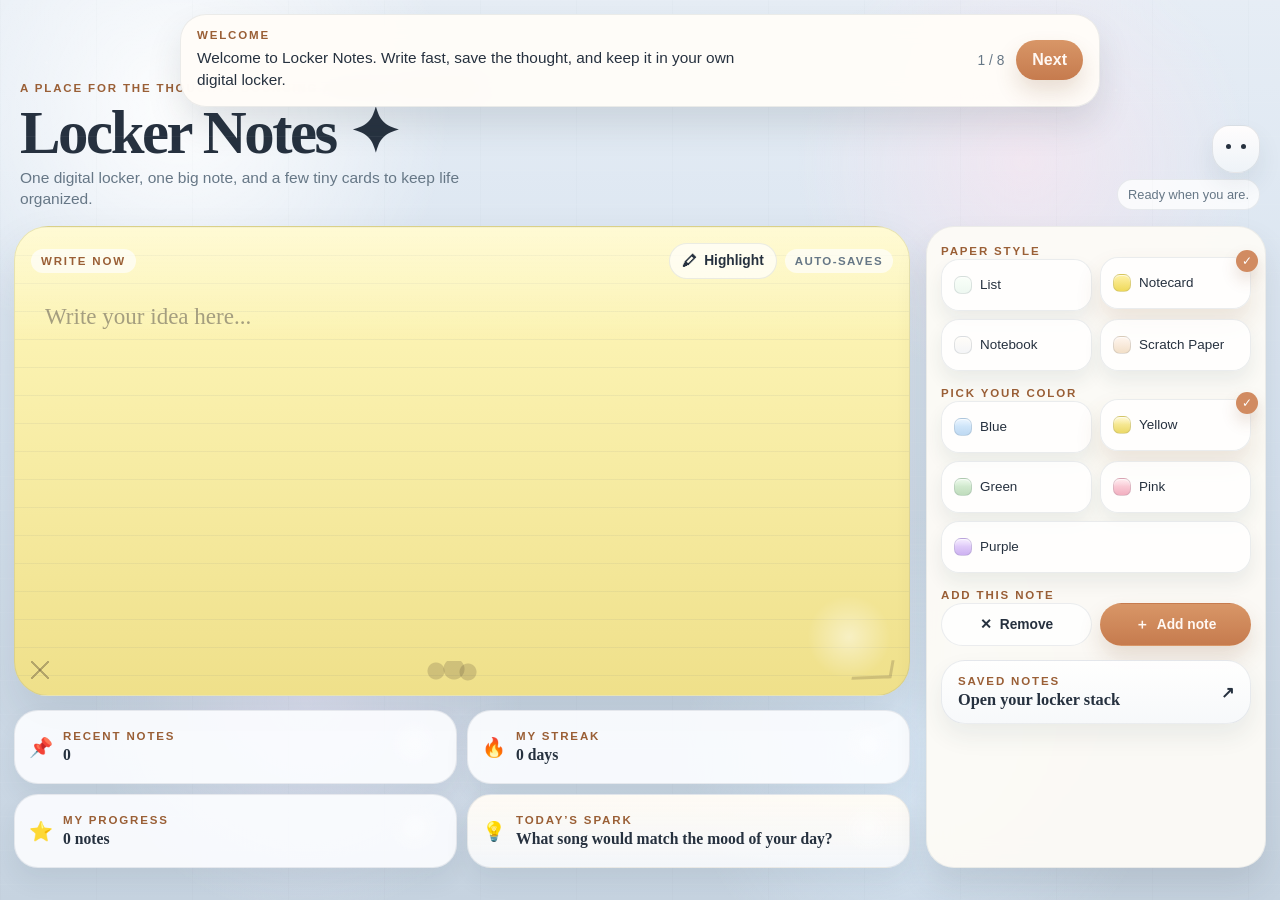
==== index.html @ dfe4d9a4 "Initial Locker Notes app" ====
<!DOCTYPE html>
<html lang="en">
<head>
  <meta charset="UTF-8" />
  <meta name="viewport" content="width=device-width, initial-scale=1.0" />
  <title>Locker Notes</title>
  <meta
    name="description"
    content="A fun student-friendly locker workspace for sticky notes, notebook pages, lists, scratch paper, and saved ideas."
  />
  <link rel="stylesheet" href="styles.css" />
</head>
<body>
  <div class="app-shell">
    <div class="guide-banner" id="guideBanner" role="status" aria-live="polite">
      <div class="guide-copy">
        <span class="guide-tag">Welcome</span>
        <p id="guideText">Locker Notes is a quick place to write, save, and keep your thoughts without reading a long intro.</p>
      </div>
      <div class="guide-actions">
        <span class="guide-step" id="guideStep">1 / 8</span>
        <button class="guide-next" id="guideNext" type="button">Next</button>
      </div>
    </div>

    <main class="studio">
      <header class="studio-header">
        <div class="brand-block">
          <p class="eyebrow">A place for the thoughts bouncing around your brain</p>
          <h1>Locker Notes ✦</h1>
          <p class="subtitle">One digital locker, one big note, and a few tiny cards to keep life organized.</p>
        </div>

        <div class="header-side">
          <div class="mascot" aria-hidden="true">
            <span class="mascot-face"></span>
            <span class="mascot-bubble">Ready when you are.</span>
          </div>
        </div>
      </header>

      <section class="workspace-column">
        <article class="editor-card paper-card" id="editorCard" data-color="butter" data-kind="notecard">
          <div class="paper-topline">
            <span class="paper-chip">Write now</span>
            <div class="paper-tools">
              <button class="tool-btn tool-btn-small inline-tool" id="highlightBtn" type="button"><span class="tool-icon">🖍</span>Highlight</button>
              <span class="paper-chip muted" id="autosaveLabel">Auto-saves</span>
            </div>
          </div>

          <div
            id="editor"
            class="editor"
            contenteditable="true"
            spellcheck="true"
            data-placeholder="Write your idea here..."
            aria-label="Writing space"
          ></div>

          <div class="corner-doodles" aria-hidden="true">
            <span class="doodle doodle-star"></span>
            <span class="doodle doodle-cloud"></span>
            <span class="doodle doodle-arrow"></span>
          </div>
        </article>
      </section>

      <section class="locker-glance" aria-label="Locker at a glance">
        <article class="glance-card">
          <span class="glance-icon">📌</span>
          <div>
            <p class="glance-label">Recent notes</p>
            <strong id="recentCount">0</strong>
          </div>
        </article>
        <article class="glance-card">
          <span class="glance-icon">🔥</span>
          <div>
            <p class="glance-label">My streak</p>
            <strong id="streakCount">0 days</strong>
          </div>
        </article>
        <article class="glance-card">
          <span class="glance-icon">⭐</span>
          <div>
            <p class="glance-label">My progress</p>
            <strong id="progressCount">0 notes</strong>
          </div>
        </article>
        <article class="glance-card spark-card">
          <span class="glance-icon">💡</span>
          <div>
            <p class="glance-label">Today’s spark</p>
            <strong id="sparkText">Write about something you could explain for 5 minutes.</strong>
          </div>
        </article>
      </section>

      <aside class="locker-side" aria-label="Locker cards" hidden aria-hidden="true">
        <article class="side-card side-note">
          <span class="side-kicker">My notes</span>
          <div class="side-line">
            <strong id="savedCounter">0 saved</strong>
            <span class="note-stamp">locker</span>
          </div>
          <p id="sideHint">Tap Add note to tuck a thought into your locker.</p>
        </article>

        <article class="side-card side-spark">
          <span class="side-kicker">Random idea</span>
          <p id="randomIdea">What song would match the mood of your day?</p>
        </article>

        <article class="side-card side-progress">
          <span class="side-kicker">My progress</span>
          <p id="progressDetail">0 notes created today.</p>
        </article>

        <article class="side-card side-buddy">
          <span class="side-kicker">Locker buddy</span>
          <p id="buddyText">Your notes are safe, even the messy ones.</p>
        </article>
      </aside>

      <footer class="tool-dock" aria-label="Customizing tools">
        <div class="tool-pack">
          <div class="tool-group">
            <span class="dock-label">Paper style</span>
            <div class="style-picker" id="stylePicker">
              <button class="style-choice selected" data-kind="list" type="button">
                <span class="style-thumb style-list"></span>
                <span>List</span>
              </button>
              <button class="style-choice" data-kind="notecard" type="button">
                <span class="style-thumb style-notecard"></span>
                <span>Notecard</span>
              </button>
              <button class="style-choice" data-kind="notebook" type="button">
                <span class="style-thumb style-notebook"></span>
                <span>Notebook</span>
              </button>
              <button class="style-choice" data-kind="scratch" type="button">
                <span class="style-thumb style-scratch"></span>
                <span>Scratch Paper</span>
              </button>
            </div>
          </div>

          <div class="tool-group">
            <span class="dock-label">Pick your color</span>
            <div class="palette" id="palette">
              <button class="paper-swatch selected" data-color="sky" type="button">
                <span class="swatch-sheet"></span>
                <span>Blue</span>
              </button>
              <button class="paper-swatch" data-color="butter" type="button">
                <span class="swatch-sheet"></span>
                <span>Yellow</span>
              </button>
              <button class="paper-swatch" data-color="mint" type="button">
                <span class="swatch-sheet"></span>
                <span>Green</span>
              </button>
              <button class="paper-swatch" data-color="blush" type="button">
                <span class="swatch-sheet"></span>
                <span>Pink</span>
              </button>
              <button class="paper-swatch" data-color="plum" type="button">
                <span class="swatch-sheet"></span>
                <span>Purple</span>
              </button>
            </div>
          </div>

          <div class="tool-group">
            <span class="dock-label">Add this note</span>
            <div class="action-group">
              <button class="tool-btn" id="removeBtn" type="button"><span class="tool-icon">✕</span>Remove</button>
              <button class="tool-btn primary" id="saveBtn" type="button"><span class="tool-icon">＋</span><span id="saveLabel">Add note</span></button>
            </div>
          </div>
        </div>
        <button class="saved-trigger saved-panel-card" id="savedNotesBtn" type="button" aria-label="View saved notes">
          <span class="saved-trigger-copy">
            <span class="drawer-kicker">Saved notes</span>
            <span class="saved-trigger-title">Open your locker stack</span>
          </span>
          <span class="btn-icon" aria-hidden="true">↗</span>
        </button>
      </footer>
    </main>

    <aside class="saved-drawer" id="savedDrawer" aria-hidden="true">
      <div class="drawer-head">
        <button class="back-btn" id="backBtn" type="button" aria-label="Back to writing">←</button>
        <div>
          <p class="drawer-kicker">Saved notes</p>
          <h2>Your locker stack</h2>
        </div>
      </div>
      <div class="saved-list" id="savedList"></div>
    </aside>
  </div>

  <template id="savedNoteTemplate">
    <article class="saved-note paper-card">
      <div class="paper-topline">
        <span class="paper-chip">Saved</span>
        <button class="mini-remove" type="button" aria-label="Remove saved note">×</button>
      </div>
      <h3 class="saved-title"></h3>
      <p class="saved-preview"></p>
      <div class="saved-meta">
        <button class="load-btn" type="button">Open</button>
        <span class="saved-date"></span>
      </div>
    </article>
  </template>

  <script src="script.js"></script>
</body>
</html>
---- styles.css ----
:root {
  --ink: #26313f;
  --muted: #667786;
  --accent: #d18b61;
  --accent-dark: #9a5f36;
  --shadow: 0 24px 48px rgba(42, 58, 71, 0.12);
  --soft-shadow: 0 12px 24px rgba(42, 58, 71, 0.08);
  --round-xl: 34px;
  --round-lg: 24px;
  --round-md: 18px;
}

* {
  box-sizing: border-box;
}

html,
body {
  height: 100%;
}

html {
  overflow: hidden;
}

body {
  margin: 0;
  color: var(--ink);
  font-family: "Trebuchet MS", "Avenir Next", "Arial", sans-serif;
  background:
    radial-gradient(circle at 14% 12%, rgba(255, 255, 255, 0.95), transparent 20%),
    radial-gradient(circle at 80% 18%, rgba(255, 229, 240, 0.55), transparent 18%),
    radial-gradient(circle at 72% 84%, rgba(224, 240, 255, 0.7), transparent 20%),
    radial-gradient(circle at 24% 78%, rgba(243, 237, 255, 0.5), transparent 18%),
    linear-gradient(180deg, #e6edf5 0%, #d6e2ef 50%, #c6d3e0 100%);
}

body::before {
  content: "";
  position: fixed;
  inset: 0;
  pointer-events: none;
  opacity: 0.52;
  background-image:
    linear-gradient(rgba(255, 255, 255, 0.09) 1px, transparent 1px),
    linear-gradient(90deg, rgba(98, 112, 126, 0.04) 1px, transparent 1px),
    radial-gradient(circle at 18% 24%, rgba(255, 255, 255, 0.35) 0 1px, transparent 2px),
    radial-gradient(circle at 72% 30%, rgba(255, 255, 255, 0.28) 0 1px, transparent 2px);
  background-size: 100% 34px, 96px 100%, 260px 260px, 300px 300px;
}

button,
input {
  font: inherit;
}

button {
  border: 0;
  cursor: pointer;
}

h1,
h2,
h3,
p {
  margin: 0;
}

.app-shell {
  height: 100vh;
  padding: 14px;
}

.guide-banner {
  position: fixed;
  z-index: 60;
  top: 14px;
  left: 50%;
  transform: translateX(-50%);
  width: min(920px, calc(100vw - 24px));
  display: flex;
  align-items: center;
  justify-content: space-between;
  gap: 16px;
  padding: 14px 16px;
  border-radius: 26px;
  background: rgba(255, 252, 248, 0.96);
  border: 1px solid rgba(93, 109, 122, 0.12);
  box-shadow: 0 18px 34px rgba(46, 59, 68, 0.13);
  backdrop-filter: blur(12px);
  animation: banner-in 500ms ease-out both;
}

@keyframes banner-in {
  from {
    opacity: 0;
    transform: translateX(-50%) translateY(-18px);
  }
  to {
    opacity: 1;
    transform: translateX(-50%) translateY(0);
  }
}

.guide-copy {
  display: grid;
  gap: 6px;
}

.guide-tag,
.dock-label,
.drawer-kicker,
.paper-chip,
.side-kicker,
.glance-label,
.eyebrow {
  font-size: 0.72rem;
  font-weight: 800;
  letter-spacing: 0.16em;
  text-transform: uppercase;
  color: var(--accent-dark);
}

.guide-banner p {
  font-size: 0.96rem;
  line-height: 1.45;
  color: var(--ink);
  max-width: 64ch;
}

.guide-actions {
  display: flex;
  align-items: center;
  gap: 12px;
}

.guide-step {
  font-size: 0.86rem;
  color: var(--muted);
  white-space: nowrap;
}

.guide-next,
.saved-trigger,
.tool-btn,
.load-btn,
.mini-remove,
.back-btn {
  border-radius: 999px;
  transition: transform 160ms ease, box-shadow 160ms ease, background-color 160ms ease, opacity 160ms ease, filter 160ms ease;
}

.guide-next,
.saved-trigger,
.tool-btn.primary {
  background: linear-gradient(180deg, #d89667, #c67b4e);
  color: #fff8f3;
  box-shadow: 0 12px 22px rgba(135, 82, 46, 0.18);
}

.guide-next {
  padding: 11px 16px;
  font-weight: 700;
}

.studio {
  height: 100%;
  display: grid;
  grid-template-columns: minmax(0, 1fr) minmax(306px, 340px);
  grid-template-rows: auto minmax(0, 1fr) auto;
  gap: 14px 16px;
  padding-top: 68px;
  padding-bottom: 18px;
}

.studio-header {
  grid-column: 1 / -1;
  display: flex;
  justify-content: space-between;
  align-items: end;
  gap: 16px;
  padding: 0 6px 2px;
}

.workspace-column {
  grid-column: 1;
  grid-row: 2;
  display: grid;
  grid-template-rows: minmax(0, 1fr);
  min-width: 0;
  min-height: 0;
}

.brand-block {
  max-width: 720px;
}

.eyebrow {
  margin-bottom: 10px;
}

h1 {
  font-family: Georgia, "Times New Roman", serif;
  font-size: clamp(2.2rem, 5vw, 3.8rem);
  line-height: 0.95;
  letter-spacing: -0.04em;
  margin-bottom: 6px;
}

.subtitle {
  max-width: 56ch;
  color: var(--muted);
  line-height: 1.35;
  font-size: 0.97rem;
}

.header-side {
  display: grid;
  gap: 12px;
  justify-items: end;
}

.mascot {
  display: inline-grid;
  gap: 6px;
  align-items: center;
  justify-items: end;
}

.mascot-face {
  position: relative;
  width: 48px;
  height: 48px;
  border-radius: 18px 18px 22px 22px;
  background: linear-gradient(180deg, #fffdfd, #eef3f8);
  border: 1px solid rgba(81, 96, 110, 0.14);
  box-shadow: var(--soft-shadow);
}

.mascot-face::before,
.mascot-face::after {
  content: "";
  position: absolute;
  top: 18px;
  width: 5px;
  height: 5px;
  border-radius: 50%;
  background: var(--ink);
}

.mascot-face::before {
  left: 13px;
}

.mascot-face::after {
  right: 13px;
}

.mascot-bubble {
  padding: 7px 10px;
  border-radius: 999px;
  background: rgba(255, 255, 255, 0.78);
  border: 1px solid rgba(92, 108, 123, 0.12);
  color: var(--muted);
  font-size: 0.8rem;
}

.saved-trigger {
  display: inline-flex;
  align-items: center;
  gap: 8px;
  padding: 13px 18px;
  font-weight: 700;
}

.btn-icon {
  font-size: 1rem;
}

.locker-glance {
  grid-column: 1;
  display: grid;
  grid-template-columns: repeat(2, minmax(0, 1fr));
  gap: 10px;
}

.glance-card,
.side-card {
  position: relative;
  overflow: hidden;
  border-radius: var(--round-lg);
  border: 1px solid rgba(92, 108, 123, 0.12);
  background: rgba(252, 253, 255, 0.9);
  box-shadow: var(--soft-shadow);
}

.glance-card {
  min-height: 74px;
  display: flex;
  align-items: center;
  gap: 10px;
  padding: 12px 14px;
}

.glance-card::after,
.side-card::after,
.paper-card::after {
  content: "";
  position: absolute;
  inset: auto 14px 12px auto;
  width: 54px;
  height: 54px;
  background: radial-gradient(circle, rgba(255, 255, 255, 0.46), transparent 64%);
  pointer-events: none;
}

.glance-icon {
  font-size: 1.2rem;
}

.glance-card strong {
  display: inline-block;
  margin-top: 4px;
  font-family: Georgia, "Times New Roman", serif;
  font-size: 0.98rem;
}

.spark-card {
  background: linear-gradient(180deg, rgba(255, 251, 244, 0.98), rgba(247, 249, 252, 0.92));
}

.paper-card {
  position: relative;
  overflow: hidden;
  border-radius: var(--round-xl);
  border: 1px solid rgba(92, 108, 123, 0.14);
  box-shadow: var(--shadow);
}

.paper-card::before {
  content: "";
  position: absolute;
  inset: 0;
  background:
    linear-gradient(180deg, rgba(255, 255, 255, 0.34), transparent 24%),
    linear-gradient(rgba(90, 111, 127, 0.08) 1px, transparent 1px);
  background-size: auto, 100% 28px;
  pointer-events: none;
}

.editor-card {
  min-height: 0;
  height: auto;
  display: grid;
  grid-template-rows: auto minmax(0, 1fr);
  gap: 12px;
  padding: 16px;
  transform: none;
}

.editor-card::after {
  width: 92px;
  height: 92px;
}

.editor-card[data-kind="notecard"] {
  background: linear-gradient(180deg, #fff8be, #efe08a);
}

.editor-card[data-kind="notebook"] {
  background: linear-gradient(180deg, rgba(255, 252, 247, 0.98), rgba(249, 250, 252, 0.95));
}

.editor-card[data-kind="list"] {
  background: linear-gradient(180deg, rgba(250, 255, 249, 0.98), rgba(240, 248, 243, 0.94));
}

.editor-card[data-kind="scratch"] {
  background: linear-gradient(180deg, #fff7f0 0%, #efe1cf 100%);
}

.editor-card[data-color="butter"] {
  --paper-ink: #2d2821;
  --paper-rule: rgba(96, 83, 43, 0.16);
}

.editor-card[data-color="blush"] {
  --paper-ink: #34252d;
  --paper-rule: rgba(147, 90, 110, 0.16);
}

.editor-card[data-color="sky"] {
  --paper-ink: #22323f;
  --paper-rule: rgba(65, 104, 143, 0.18);
}

.editor-card[data-color="mint"] {
  --paper-ink: #20352a;
  --paper-rule: rgba(72, 122, 91, 0.18);
}

.editor-card[data-color="plum"] {
  --paper-ink: #33213f;
  --paper-rule: rgba(117, 80, 147, 0.18);
}

.paper-topline,
.saved-meta,
.drawer-head {
  position: relative;
  z-index: 1;
}

.paper-topline {
  display: flex;
  justify-content: space-between;
  align-items: center;
  gap: 10px;
}

.paper-tools {
  display: inline-flex;
  align-items: center;
  gap: 8px;
  min-width: 0;
}

.paper-chip {
  display: inline-flex;
  align-items: center;
  padding: 6px 10px;
  border-radius: 999px;
  background: rgba(255, 255, 255, 0.68);
}

.paper-chip.muted {
  color: var(--muted);
  letter-spacing: 0.12em;
}

.style-picker,
.palette,
.action-group {
  display: grid;
  grid-template-columns: repeat(2, minmax(0, 1fr));
  gap: 8px;
}

.paper-swatch:nth-child(5) {
  grid-column: 1 / -1;
}

.style-choice,
.paper-swatch {
  position: relative;
  display: inline-flex;
  align-items: center;
  gap: 8px;
  min-height: 52px;
  border-radius: 18px;
  padding: 10px 12px;
  background: rgba(255, 255, 255, 0.8);
  border: 1px solid rgba(92, 108, 123, 0.12);
  color: var(--ink);
  box-shadow: 0 10px 18px rgba(44, 58, 69, 0.08);
  font-size: 0.84rem;
  white-space: nowrap;
}

.style-choice {
  min-width: 0;
}

.paper-swatch {
  min-width: 0;
}

.style-choice.selected,
.paper-swatch.selected {
  transform: translateY(-2px);
  box-shadow: 0 14px 26px rgba(135, 82, 46, 0.14);
}

.style-choice.selected::after,
.paper-swatch.selected::after {
  content: "✓";
  position: absolute;
  top: -8px;
  right: -8px;
  width: 22px;
  height: 22px;
  border-radius: 50%;
  display: grid;
  place-items: center;
  background: var(--accent);
  color: #fff;
  font-size: 0.74rem;
  box-shadow: 0 8px 16px rgba(131, 76, 44, 0.18);
}

.style-thumb,
.swatch-sheet {
  width: 18px;
  height: 18px;
  border-radius: 7px;
  border: 1px solid rgba(83, 95, 108, 0.16);
  box-shadow: inset 0 1px 0 rgba(255, 255, 255, 0.6);
}

.style-notecard {
  background: linear-gradient(180deg, #fff2a8, #efd95a);
}

.style-notebook {
  background:
    linear-gradient(180deg, #fffdf8, #f4f5f7),
    repeating-linear-gradient(180deg, transparent 0 5px, rgba(83, 95, 108, 0.18) 5px 6px, transparent 6px 11px);
}

.style-list {
  background:
    linear-gradient(180deg, #f9fff9, #eef8f1),
    linear-gradient(90deg, transparent 0 7px, rgba(125, 160, 137, 0.22) 7px 8px, transparent 8px 100%);
}

.style-scratch {
  background:
    linear-gradient(180deg, #fff6ef, #f2dfc8),
    linear-gradient(135deg, transparent 0 70%, rgba(92, 71, 48, 0.18) 70% 73%, transparent 73%);
}

.swatch-sheet {
  position: relative;
  overflow: hidden;
}

.swatch-sheet::before {
  content: "";
  position: absolute;
  inset: 0;
  background: linear-gradient(180deg, rgba(255, 255, 255, 0.38), transparent 46%);
}

.paper-swatch[data-color="butter"] .swatch-sheet {
  background: linear-gradient(180deg, #fff5b9, #ebd866);
}

.paper-swatch[data-color="blush"] .swatch-sheet {
  background: linear-gradient(180deg, #ffe0e6, #f2afc0);
}

.paper-swatch[data-color="sky"] .swatch-sheet {
  background: linear-gradient(180deg, #ddefff, #bed9f2);
}

.paper-swatch[data-color="mint"] .swatch-sheet {
  background: linear-gradient(180deg, #e0f5de, #bfdcbc);
}

.paper-swatch[data-color="plum"] .swatch-sheet {
  background: linear-gradient(180deg, #efe0ff, #cdb1f1);
}

.editor {
  position: relative;
  z-index: 1;
  min-height: 0;
  height: 100%;
  padding: 8px 14px 56px 14px;
  border-radius: 24px;
  outline: none;
  font-family: Georgia, "Times New Roman", serif;
  font-size: clamp(1.18rem, 1.8vw, 1.5rem);
  line-height: 1.52;
  color: var(--paper-ink, #2a2730);
  white-space: pre-wrap;
  overflow: hidden;
}

.editor::selection,
.editor *::selection {
  background: rgba(253, 226, 98, 0.78);
}

.editor:empty::before {
  content: attr(data-placeholder);
  color: rgba(42, 39, 48, 0.42);
}

.editor mark {
  background: linear-gradient(180deg, rgba(255, 237, 90, 0.95), rgba(253, 209, 61, 0.95));
  padding: 0 0.14em;
  border-radius: 0.18em;
}

.paper-card[data-kind="notebook"] .editor {
  background-image: repeating-linear-gradient(180deg, transparent 0 27px, rgba(96, 112, 125, 0.14) 28px, transparent 29px);
  background-size: 100% 100%;
}

.paper-card[data-kind="notebook"] .editor::before {
  content: "";
  position: absolute;
  left: 0;
  top: 0;
  bottom: 0;
  width: 40px;
  border-right: 1px solid rgba(132, 85, 45, 0.18);
  background:
    radial-gradient(circle, rgba(70, 85, 100, 0.35) 0 4px, transparent 5px) 13px 20px / 16px 34px repeat-y,
    linear-gradient(180deg, rgba(174, 189, 201, 0.35), rgba(174, 189, 201, 0.12));
  pointer-events: none;
}

.paper-card[data-kind="list"] .editor {
  background-image:
    linear-gradient(90deg, rgba(97, 140, 104, 0.13) 0 8px, transparent 8px),
    repeating-linear-gradient(180deg, transparent 0 30px, rgba(97, 140, 104, 0.16) 31px, transparent 32px);
}

.paper-card[data-kind="list"] .editor ul {
  margin: 0 0 0 8px;
  padding-left: 20px;
}

.paper-card[data-kind="list"] .editor li {
  margin-bottom: 10px;
}

.paper-card[data-kind="scratch"] .editor {
  background-image:
    linear-gradient(180deg, rgba(255, 255, 255, 0.12), transparent 30%),
    radial-gradient(circle at 18px 18px, rgba(80, 65, 48, 0.08) 0 2px, transparent 3px),
    radial-gradient(circle at 90% 90%, rgba(80, 65, 48, 0.08) 0 2px, transparent 3px);
}

.paper-card[data-kind="scratch"]::before {
  clip-path: polygon(1% 3%, 6% 0, 13% 2%, 19% 0, 28% 3%, 36% 1%, 45% 0, 55% 2%, 63% 0, 71% 3%, 82% 1%, 91% 0, 98% 3%, 100% 10%, 99% 20%, 100% 30%, 99% 40%, 100% 52%, 99% 62%, 100% 72%, 99% 82%, 100% 91%, 97% 100%, 90% 98%, 81% 100%, 72% 97%, 64% 100%, 56% 98%, 46% 100%, 37% 97%, 29% 100%, 20% 98%, 11% 100%, 4% 97%, 0 90%, 1% 80%, 0 70%, 1% 60%, 0 48%, 1% 38%, 0 28%, 1% 16%);
}

.corner-doodles {
  position: absolute;
  inset: auto 16px 14px 16px;
  display: flex;
  justify-content: space-between;
  pointer-events: none;
}

.doodle {
  position: relative;
  opacity: 0.88;
}

.doodle-star {
  width: 18px;
  height: 18px;
  background:
    linear-gradient(45deg, transparent 46%, rgba(80, 65, 48, 0.42) 46% 54%, transparent 54%),
    linear-gradient(135deg, transparent 46%, rgba(80, 65, 48, 0.42) 46% 54%, transparent 54%);
}

.doodle-cloud {
  width: 54px;
  height: 20px;
  border-radius: 999px;
  background: radial-gradient(circle at 12px 10px, rgba(80, 65, 48, 0.24) 0 8px, transparent 9px), radial-gradient(circle at 30px 8px, rgba(80, 65, 48, 0.24) 0 10px, transparent 11px), radial-gradient(circle at 44px 11px, rgba(80, 65, 48, 0.24) 0 8px, transparent 9px);
}

.doodle-arrow {
  width: 40px;
  height: 18px;
  border-bottom: 3px solid rgba(80, 65, 48, 0.24);
  border-right: 3px solid rgba(80, 65, 48, 0.24);
  transform: rotate(-2deg) skewX(-12deg);
}

.locker-side {
  min-height: clamp(260px, 42vh, 440px);
  height: 100%;
  display: grid;
  grid-template-rows: repeat(4, minmax(0, 1fr));
  gap: 12px;
}

.side-card {
  padding: 12px 13px 10px;
  display: grid;
  align-content: start;
  gap: 8px;
  min-height: 0;
}

.side-line {
  display: flex;
  align-items: center;
  justify-content: space-between;
  gap: 10px;
}

.side-card strong,
.saved-note h3,
.saved-preview {
  position: relative;
  z-index: 1;
}

.side-card strong {
  font-family: Georgia, "Times New Roman", serif;
  font-size: 0.98rem;
}

.note-stamp {
  font-size: 0.72rem;
  font-weight: 800;
  letter-spacing: 0.1em;
  text-transform: uppercase;
  color: var(--accent-dark);
  background: rgba(181, 125, 86, 0.1);
  padding: 4px 8px;
  border-radius: 999px;
}

.side-card p {
  color: var(--muted);
  line-height: 1.38;
  font-size: 0.88rem;
}

.tool-dock {
  grid-column: 2;
  grid-row: 2 / 4;
  position: relative;
  z-index: 55;
  width: 100%;
  min-width: 0;
  min-height: 0;
  display: grid;
  gap: 14px;
  align-content: start;
  padding: 14px;
  border-radius: 28px;
  background: rgba(253, 251, 246, 0.94);
  border: 1px solid rgba(93, 109, 122, 0.1);
  box-shadow: 0 18px 32px rgba(46, 59, 68, 0.12);
  backdrop-filter: blur(12px);
  overflow: hidden;
}

.tool-pack {
  display: grid;
  gap: 12px;
  min-width: 0;
}

.action-group {
  display: grid;
  grid-template-columns: repeat(2, minmax(0, 1fr));
  gap: 8px;
  width: 100%;
}

.tool-btn {
  display: inline-flex;
  align-items: center;
  gap: 8px;
  justify-content: center;
  width: 100%;
  padding: 11px 12px;
  background: rgba(255, 255, 255, 0.88);
  color: var(--ink);
  font-weight: 700;
  border: 1px solid rgba(92, 108, 123, 0.12);
  font-size: 0.86rem;
  white-space: nowrap;
}

.tool-btn-small {
  min-height: 46px;
}

.inline-tool {
  width: auto;
  min-height: 36px;
  padding: 8px 12px;
  border-radius: 999px;
  background: rgba(255, 255, 255, 0.7);
}

.tool-btn.primary {
  border-color: transparent;
}

.tool-btn.danger {
  background: rgba(255, 244, 244, 0.94);
}

.tool-icon {
  font-size: 0.9rem;
}

.style-picker,
.palette {
  display: grid;
  grid-template-columns: repeat(2, minmax(0, 1fr));
  gap: 8px;
  overflow: visible;
  scrollbar-width: none;
  -ms-overflow-style: none;
}

.saved-panel-card {
  width: 100%;
  display: flex;
  justify-content: space-between;
  align-items: center;
  gap: 14px;
  padding: 14px 16px;
  border-radius: 24px;
  background: linear-gradient(180deg, rgba(255, 255, 255, 0.92), rgba(246, 248, 251, 0.92));
  border: 1px solid rgba(92, 108, 123, 0.12);
  box-shadow: 0 12px 24px rgba(44, 58, 69, 0.08);
  color: var(--ink);
}

.saved-trigger-copy {
  display: grid;
  gap: 4px;
  text-align: left;
}

.saved-trigger-title {
  font-family: Georgia, "Times New Roman", serif;
  font-size: 1.02rem;
  line-height: 1.15;
}

.style-picker::-webkit-scrollbar,
.palette::-webkit-scrollbar {
  display: none;
}

.tool-btn:hover,
.guide-next:hover,
.saved-trigger:hover,
.load-btn:hover,
.mini-remove:hover,
.back-btn:hover {
  transform: translateY(-1px);
}

.paper-pop {
  animation: paper-pop 260ms ease-out;
}

@keyframes paper-pop {
  0% {
    transform: scale(0.98);
  }
  60% {
    transform: scale(1.02);
  }
  100% {
    transform: scale(1);
  }
}

.saved-drawer {
  position: absolute;
  inset: 16px 16px 16px auto;
  width: min(370px, calc(100vw - 32px));
  display: grid;
  grid-template-rows: auto minmax(0, 1fr);
  gap: 14px;
  padding: 18px;
  border-radius: var(--round-xl);
  border: 1px solid rgba(92, 108, 123, 0.14);
  box-shadow: var(--shadow);
  background: linear-gradient(180deg, rgba(247, 250, 253, 0.97), rgba(240, 245, 249, 0.97));
  transform: translateX(112%);
  opacity: 0;
  pointer-events: none;
  transition: transform 240ms ease, opacity 240ms ease;
  z-index: 40;
}

.saved-drawer.open {
  transform: translateX(0);
  opacity: 1;
  pointer-events: auto;
}

.drawer-head {
  display: flex;
  align-items: center;
  gap: 14px;
}

.drawer-head h2 {
  font-family: Georgia, "Times New Roman", serif;
  font-size: 1.45rem;
  line-height: 1.08;
}

.back-btn {
  width: 46px;
  height: 46px;
  border: 1px solid rgba(92, 108, 123, 0.14);
  background: rgba(255, 255, 255, 0.85);
  font-size: 1.3rem;
  color: var(--ink);
}

.saved-list {
  min-height: 0;
  display: grid;
  gap: 12px;
  overflow: auto;
  padding-right: 2px;
}

.saved-note {
  padding: 14px;
  min-height: 162px;
  background: linear-gradient(180deg, rgba(255, 252, 247, 0.98), rgba(249, 250, 252, 0.96));
}

.saved-note[data-color="butter"] {
  background: linear-gradient(180deg, #fff8be, #efe08a);
}

.saved-note[data-color="blush"] {
  background: linear-gradient(180deg, #ffe0e6, #f6bcc9);
}

.saved-note[data-color="sky"] {
  background: linear-gradient(180deg, #ddefff, #bfdbf4);
}

.saved-note[data-color="mint"] {
  background: linear-gradient(180deg, #e0f3dd, #c6e8c2);
}

.saved-note[data-color="plum"] {
  background: linear-gradient(180deg, #efe0ff, #cdb1f1);
}

.saved-note h3 {
  font-family: Georgia, "Times New Roman", serif;
  font-size: 1.08rem;
  margin-bottom: 10px;
}

.saved-preview {
  min-height: 54px;
  color: #3c4954;
  font-size: 0.94rem;
  line-height: 1.45;
  margin-bottom: 10px;
}

.saved-meta {
  display: flex;
  justify-content: space-between;
  align-items: center;
  gap: 10px;
}

.load-btn {
  padding: 9px 14px;
  background: rgba(255, 255, 255, 0.82);
  color: var(--ink);
  font-weight: 700;
}

.saved-date {
  color: var(--muted);
  font-size: 0.75rem;
  white-space: nowrap;
}

.mini-remove {
  width: 28px;
  height: 28px;
  background: rgba(255, 255, 255, 0.72);
  color: var(--ink);
  font-size: 1.05rem;
  line-height: 1;
}

.stamp {
  animation: stamp 240ms ease-out;
}

@keyframes stamp {
  0% { transform: scale(0.92); opacity: 0.2; }
  60% { transform: scale(1.05); opacity: 1; }
  100% { transform: scale(1); opacity: 1; }
}

.pulse {
  animation: pulse 900ms ease-in-out infinite alternate;
}

@keyframes pulse {
  from { box-shadow: 0 0 0 0 rgba(177, 125, 86, 0.22); }
  to { box-shadow: 0 0 0 8px rgba(177, 125, 86, 0.02); }
}

.hide {
  display: none !important;
}

.locker-side[hidden] {
  display: none !important;
}

.saved-drawer::-webkit-scrollbar,
.saved-list::-webkit-scrollbar {
  width: 10px;
}

.saved-drawer::-webkit-scrollbar-thumb,
.saved-list::-webkit-scrollbar-thumb {
  background: rgba(98, 112, 126, 0.22);
  border-radius: 999px;
}

@media (max-width: 1080px) {
  .studio {
    grid-template-columns: 1fr;
    grid-template-rows: auto auto auto auto;
    padding-right: 0;
  }

  .studio-header,
  .workspace-column,
  .locker-glance,
  .tool-dock {
    grid-column: 1 / -1;
    grid-row: auto;
  }

  .studio-header { order: 1; }
  .workspace-column { order: 2; }
  .tool-dock { order: 3; }
  .locker-glance { order: 4; }

  .tool-dock {
    position: relative;
    top: auto;
    width: auto;
    max-height: none;
  }

  .locker-glance {
    grid-template-columns: repeat(2, minmax(0, 1fr));
  }

  .locker-side {
    grid-template-columns: repeat(4, minmax(0, 1fr));
    grid-template-rows: auto;
  }
}

@media (max-width: 780px) {
  .app-shell {
    padding: 10px;
  }

  .guide-banner {
    width: calc(100vw - 16px);
    top: 8px;
    padding: 12px 14px;
    flex-direction: column;
    align-items: stretch;
  }

  .guide-actions {
    justify-content: space-between;
  }

  .studio {
    grid-template-columns: 1fr;
    grid-template-rows: auto auto auto auto;
    padding-top: 84px;
    gap: 10px;
    padding-right: 0;
  }

  .studio-header,
  .workspace-column,
  .locker-glance,
  .tool-dock {
    grid-column: 1 / -1;
    grid-row: auto;
  }

  .tool-dock {
    position: relative;
    top: auto;
    width: auto;
    max-height: none;
  }

  .studio-header {
    flex-direction: column;
    align-items: start;
  }

  .header-side {
    width: 100%;
    justify-items: start;
  }

  .saved-trigger {
    width: 100%;
    justify-content: center;
  }

  .locker-glance {
    grid-template-columns: repeat(2, minmax(0, 1fr));
  }

  .locker-side {
    grid-template-columns: repeat(2, minmax(0, 1fr));
    grid-template-rows: auto;
  }

  .editor-card {
    padding: 14px;
  }

  .editor {
    font-size: 1.16rem;
    padding: 8px 12px 52px 12px;
  }

  .style-choice,
  .paper-swatch {
    min-width: 0;
    flex: 0 0 auto;
  }

  .saved-drawer {
    inset: 102px 10px 10px 10px;
    width: auto;
    transform: translateY(110%);
  }

  .saved-drawer.open {
    transform: translateY(0);
  }
}

@media (max-width: 560px) {
  .locker-glance,
  .locker-side {
    grid-template-columns: 1fr;
  }

  .tool-pack {
    width: 100%;
  }

  .tool-dock {
    width: 100%;
  }

  .action-group {
    width: 100%;
  }
}

@media (max-height: 790px) {
  .app-shell {
    padding: 10px;
  }

  .guide-banner {
    padding: 10px 12px;
  }

  .guide-banner p {
    font-size: 0.9rem;
  }

  .subtitle {
    display: none;
  }

  .studio-header {
    padding-bottom: 0;
  }

  .locker-glance {
    grid-template-columns: repeat(2, minmax(0, 1fr));
    gap: 8px;
  }

  .locker-side {
    display: none;
  }

  .glance-card {
    min-height: 60px;
    padding: 8px 10px;
  }

  .glance-card strong {
    font-size: 0.92rem;
  }

  .editor-card {
    gap: 10px;
    padding: 14px;
  }

  .paper-card[data-kind="notebook"] .editor::before {
    width: 32px;
  }

  .editor {
    padding-bottom: 44px;
  }

  .studio { gap: 10px; }

  .tool-dock {
    gap: 10px;
    padding: 12px;
  }

  .tool-btn {
    padding: 8px 11px;
  }

  .tool-pack,
  .action-group,
  .style-picker,
  .palette { max-width: 100%; }

  .style-choice,
  .paper-swatch { min-width: 0; padding: 7px 8px; gap: 6px; }

  .style-thumb,
  .swatch-sheet {
    width: 16px;
    height: 16px;
  }

}

/* Saved notes page */
.saved-page-body {
  height: auto;
  min-height: 100vh;
  overflow-y: auto;
}

.sr-only {
  position: absolute;
  width: 1px;
  height: 1px;
  padding: 0;
  margin: -1px;
  overflow: hidden;
  clip: rect(0, 0, 0, 0);
  white-space: nowrap;
  border: 0;
}

.saved-page-shell {
  min-height: 100vh;
  padding: 22px;
}

.saved-page {
  width: min(1180px, 100%);
  margin: 0 auto;
  padding: 34px 0 48px;
}

.saved-page-header {
  display: grid;
  grid-template-columns: auto minmax(0, 1fr) auto;
  align-items: end;
  gap: 22px;
  margin-bottom: 24px;
}

.back-link {
  align-self: start;
  padding: 10px 14px;
  border-radius: 999px;
  color: var(--ink);
  background: rgba(255, 255, 255, 0.72);
  border: 1px solid rgba(92, 108, 123, 0.13);
  box-shadow: var(--soft-shadow);
  text-decoration: none;
  font-weight: 700;
  transition: transform 160ms ease, box-shadow 160ms ease;
}

.back-link:hover {
  transform: translateY(-1px);
  box-shadow: var(--shadow);
}

.saved-page-title h1 {
  margin-top: 5px;
}

.saved-page-count {
  min-width: 120px;
  padding: 14px 16px;
  text-align: center;
  border-radius: 22px;
  background: rgba(255, 252, 248, 0.84);
  border: 1px solid rgba(92, 108, 123, 0.12);
  box-shadow: var(--soft-shadow);
}

.saved-page-count strong {
  display: block;
  font-family: Georgia, "Times New Roman", serif;
  font-size: 1.55rem;
}

.saved-page-count span {
  color: var(--muted);
  font-size: 0.78rem;
}

.saved-controls {
  display: grid;
  grid-template-columns: minmax(220px, 1fr) repeat(2, minmax(125px, 0.42fr));
  gap: 10px;
  padding: 12px;
  border-radius: 26px;
  background: rgba(255, 252, 248, 0.78);
  border: 1px solid rgba(92, 108, 123, 0.12);
  box-shadow: var(--soft-shadow);
}

.saved-search,
.select-control {
  min-height: 48px;
  display: flex;
  align-items: center;
  gap: 8px;
  border-radius: 16px;
  background: rgba(255, 255, 255, 0.78);
  border: 1px solid rgba(92, 108, 123, 0.1);
}

.saved-search {
  padding: 0 13px;
}

.search-icon {
  color: var(--accent-dark);
  font-size: 1.35rem;
  line-height: 1;
}

.saved-search input,
.select-control select {
  width: 100%;
  min-width: 0;
  border: 0;
  outline: 0;
  color: var(--ink);
  background: transparent;
}

.select-control {
  padding: 5px 10px 5px 12px;
}

.select-control span {
  color: var(--muted);
  font-size: 0.72rem;
  font-weight: 800;
  letter-spacing: 0.1em;
  text-transform: uppercase;
}

.select-control select {
  cursor: pointer;
  font-weight: 700;
}

.filter-tabs {
  display: flex;
  flex-wrap: wrap;
  gap: 8px;
  padding: 14px 2px 4px;
}

.filter-tab,
.clear-filters {
  display: inline-flex;
  align-items: center;
  gap: 7px;
  padding: 8px 12px;
  border-radius: 999px;
  background: rgba(255, 255, 255, 0.58);
  border: 1px solid rgba(92, 108, 123, 0.1);
  color: var(--muted);
  font-size: 0.82rem;
  font-weight: 700;
  transition: transform 160ms ease, background-color 160ms ease, color 160ms ease;
}

.filter-tab:hover,
.filter-tab.selected,
.clear-filters:hover {
  transform: translateY(-1px);
  color: var(--ink);
  background: rgba(255, 252, 248, 0.96);
}

.filter-tab.selected {
  box-shadow: 0 8px 16px rgba(44, 58, 69, 0.08);
}

.tab-dot {
  width: 11px;
  height: 11px;
  border-radius: 50%;
  border: 1px solid rgba(83, 95, 108, 0.13);
}

.dot-butter { background: #ecd866; }
.dot-sky { background: #bed9f2; }
.dot-mint { background: #bfdcbc; }
.dot-blush { background: #f2afc0; }
.dot-plum { background: #cdb1f1; }

.saved-results-head {
  display: flex;
  justify-content: space-between;
  align-items: end;
  gap: 16px;
  margin: 16px 2px 12px;
}

.saved-results-head h2 {
  margin-top: 4px;
  font-family: Georgia, "Times New Roman", serif;
  font-size: 1.65rem;
}

.clear-filters {
  cursor: pointer;
}

.saved-grid {
  display: grid;
  grid-template-columns: repeat(3, minmax(0, 1fr));
  gap: 14px;
}

.board-actions {
  display: flex;
  align-items: center;
  gap: 12px;
}

.board-count {
  color: var(--muted);
  font-size: 0.8rem;
  font-weight: 700;
}

.brainstorm-board {
  position: relative;
  padding: 10px;
  border-radius: 32px;
  background: rgba(255, 252, 248, 0.68);
  border: 1px solid rgba(92, 108, 123, 0.12);
  box-shadow: var(--soft-shadow);
}

.board-surface {
  position: relative;
  min-height: min(66vh, 680px);
  height: min(66vh, 680px);
  overflow: hidden;
  isolation: isolate;
  border-radius: 25px;
  border: 1px solid rgba(92, 108, 123, 0.12);
  background:
    radial-gradient(circle at 16% 14%, rgba(255, 255, 255, 0.76), transparent 18%),
    radial-gradient(circle at 84% 74%, rgba(255, 234, 241, 0.42), transparent 20%),
    linear-gradient(rgba(95, 125, 146, 0.075) 1px, transparent 1px),
    linear-gradient(90deg, rgba(95, 125, 146, 0.055) 1px, transparent 1px),
    rgba(232, 240, 247, 0.76);
  background-size: auto, auto, 30px 30px, 30px 30px, auto;
  touch-action: none;
}

.board-surface::before,
.board-surface::after {
  content: "";
  position: absolute;
  pointer-events: none;
  z-index: -1;
  border-radius: 50%;
  border: 1px dashed rgba(154, 95, 54, 0.18);
}

.board-surface::before {
  width: 240px;
  height: 150px;
  left: 8%;
  bottom: 9%;
  transform: rotate(-7deg);
}

.board-surface::after {
  width: 180px;
  height: 120px;
  right: 7%;
  top: 10%;
  transform: rotate(8deg);
}

.saved-page-note {
  position: absolute;
  width: min(250px, calc(50% - 24px));
  margin: 0;
  cursor: grab;
  user-select: none;
  transform: rotate(var(--note-rotation, 0deg));
  transition: box-shadow 160ms ease, transform 160ms ease, filter 160ms ease;
}

.saved-page-note:hover {
  filter: saturate(1.04);
  box-shadow: 0 18px 30px rgba(42, 58, 71, 0.16);
}

.saved-page-note.is-dragging {
  cursor: grabbing;
  transform: rotate(var(--note-rotation, 0deg)) scale(1.04);
  box-shadow: 0 24px 38px rgba(42, 58, 71, 0.22);
  transition: box-shadow 120ms ease, transform 120ms ease;
}

.saved-page-note .load-btn,
.saved-page-note .mini-remove {
  cursor: pointer;
}

.board-sticker {
  position: absolute;
  color: rgba(154, 95, 54, 0.52);
  pointer-events: none;
  user-select: none;
}

.board-sticker-one {
  top: 5%;
  left: 47%;
  font-size: 1.35rem;
  transform: rotate(12deg);
}

.board-sticker-two {
  right: 31%;
  bottom: 12%;
  font-size: 1.7rem;
  transform: rotate(-12deg);
}

.board-sticker-three {
  right: 5%;
  bottom: 4%;
  font-family: Georgia, "Times New Roman", serif;
  font-size: 0.84rem;
  transform: rotate(-4deg);
}

.board-empty {
  position: absolute;
  inset: 22px;
  min-height: 0;
}

.saved-page-note {
  min-height: 224px;
  display: flex;
  flex-direction: column;
  gap: 10px;
  padding: 16px;
  animation: card-in 260ms ease-out both;
}

.saved-page-note[data-kind="notebook"] {
  background-image: repeating-linear-gradient(180deg, transparent 0 28px, rgba(96, 112, 125, 0.12) 29px, transparent 30px);
}

.saved-page-note[data-kind="list"] {
  background-image: repeating-linear-gradient(180deg, transparent 0 30px, rgba(97, 140, 104, 0.13) 31px, transparent 32px);
}

.saved-page-note[data-kind="scratch"] {
  clip-path: polygon(1% 2%, 12% 0, 24% 2%, 38% 0, 51% 2%, 65% 0, 80% 2%, 99% 0, 100% 98%, 83% 100%, 65% 98%, 48% 100%, 31% 98%, 13% 100%, 0 97%);
}

.saved-note-topline {
  position: relative;
  z-index: 1;
  display: flex;
  align-items: center;
  gap: 7px;
}

.saved-note-topline .paper-chip {
  padding: 5px 8px;
  font-size: 0.62rem;
}

.saved-color-label {
  color: var(--muted);
  font-size: 0.72rem;
  font-weight: 700;
}

.saved-note-topline .mini-remove {
  margin-left: auto;
}

.saved-page-note .saved-title {
  margin: 4px 0 0;
  font-size: 1.2rem;
}

.saved-page-note .saved-preview {
  flex: 1;
  min-height: 66px;
  margin: 0;
}

.saved-empty {
  grid-column: 1 / -1;
  min-height: 260px;
  display: grid;
  place-content: center;
  justify-items: center;
  gap: 8px;
  padding: 28px;
  text-align: center;
  background: rgba(255, 252, 248, 0.82);
}

.saved-empty strong {
  font-family: Georgia, "Times New Roman", serif;
  font-size: 1.35rem;
}

.saved-empty p {
  max-width: 38ch;
  color: var(--muted);
}

.saved-empty .tool-btn {
  width: auto;
  margin-top: 8px;
  text-decoration: none;
}

.note-modal-backdrop {
  position: fixed;
  inset: 0;
  z-index: 90;
  display: grid;
  place-items: center;
  padding: 24px;
  background: rgba(24, 34, 45, 0.58);
  opacity: 0;
  pointer-events: none;
  transition: opacity 180ms ease;
}

.note-modal-backdrop.open {
  opacity: 1;
  pointer-events: auto;
}

.note-modal {
  width: min(720px, 100%);
  max-height: min(760px, calc(100vh - 48px));
  display: grid;
  gap: 16px;
  padding: 20px;
  overflow: auto;
  background: rgba(248, 251, 253, 0.98);
  transform: translateY(12px) scale(0.98);
  transition: transform 180ms ease;
}

.note-modal-backdrop.open .note-modal {
  transform: translateY(0) scale(1);
}

.note-modal-head,
.note-modal-actions {
  display: flex;
  align-items: center;
  justify-content: space-between;
  gap: 14px;
}

.note-modal-head h2 {
  margin-top: 4px;
  font-family: Georgia, "Times New Roman", serif;
  font-size: 1.55rem;
  line-height: 1.1;
}

.modal-close {
  flex: 0 0 auto;
}

.note-modal-tools {
  display: grid;
  grid-template-columns: 1fr 1fr;
  gap: 10px;
}

.modal-select {
  display: grid;
  gap: 5px;
  padding: 10px 12px;
  border-radius: 16px;
  background: rgba(255, 255, 255, 0.78);
  border: 1px solid rgba(92, 108, 123, 0.1);
}

.modal-select span {
  color: var(--muted);
  font-size: 0.68rem;
  font-weight: 800;
  letter-spacing: 0.11em;
  text-transform: uppercase;
}

.modal-select select {
  border: 0;
  outline: 0;
  color: var(--ink);
  background: transparent;
  font-weight: 700;
}

.note-modal-paper {
  min-height: 330px;
  display: grid;
  grid-template-rows: auto minmax(0, 1fr);
  gap: 12px;
  padding: 16px;
  border-radius: var(--round-lg);
  border: 1px solid rgba(92, 108, 123, 0.14);
  box-shadow: var(--shadow);
}

.note-modal-paper[data-color="butter"] { background: linear-gradient(180deg, #fff8be, #efe08a); }
.note-modal-paper[data-color="blush"] { background: linear-gradient(180deg, #ffe0e6, #f6bcc9); }
.note-modal-paper[data-color="sky"] { background: linear-gradient(180deg, #ddefff, #bfdbf4); }
.note-modal-paper[data-color="mint"] { background: linear-gradient(180deg, #e0f3dd, #c6e8c2); }
.note-modal-paper[data-color="plum"] { background: linear-gradient(180deg, #efe0ff, #cdb1f1); }

.note-modal-paper[data-kind="notebook"] .note-modal-editor {
  background-image: repeating-linear-gradient(180deg, transparent 0 28px, rgba(96, 112, 125, 0.14) 29px, transparent 30px);
}

.note-modal-paper[data-kind="list"] .note-modal-editor {
  background-image: repeating-linear-gradient(180deg, transparent 0 30px, rgba(97, 140, 104, 0.16) 31px, transparent 32px);
}

.note-modal-paper[data-kind="scratch"] {
  clip-path: polygon(1% 2%, 12% 0, 24% 2%, 38% 0, 51% 2%, 65% 0, 80% 2%, 99% 0, 100% 98%, 83% 100%, 65% 98%, 48% 100%, 31% 98%, 13% 100%, 0 97%);
}

.note-modal-editor {
  min-height: 220px;
  padding: 8px 12px;
  outline: 0;
  color: var(--ink);
  font-family: Georgia, "Times New Roman", serif;
  font-size: 1.15rem;
  line-height: 1.55;
  overflow: auto;
}

.note-modal-actions {
  justify-content: flex-end;
}

.note-modal-actions .tool-btn {
  width: auto;
  min-width: 120px;
}

@keyframes card-in {
  from { opacity: 0; transform: translateY(6px); }
  to { opacity: 1; transform: translateY(0); }
}

@media (max-width: 900px) {
  .saved-controls {
    grid-template-columns: 1fr 1fr;
  }

  .saved-search {
    grid-column: 1 / -1;
  }

  .saved-page-note { width: min(230px, calc(50% - 24px)); }
}

@media (max-width: 620px) {
  .saved-page-shell {
    padding: 12px;
  }

  .saved-page {
    padding-top: 16px;
  }

  .saved-page-header {
    grid-template-columns: 1fr auto;
    align-items: start;
    gap: 14px;
  }

  .back-link,
  .saved-page-title,
  .saved-page-count {
    grid-column: 1 / -1;
  }

  .saved-page-count {
    justify-self: start;
    display: flex;
    align-items: baseline;
    gap: 8px;
    padding: 10px 13px;
  }

  .saved-page-count strong {
    font-size: 1.25rem;
  }

  .saved-controls {
    grid-template-columns: 1fr;
  }

  .saved-search {
    grid-column: auto;
  }

  .saved-grid {
    grid-template-columns: 1fr;
  }

  .saved-results-head {
    align-items: start;
    flex-direction: column;
  }

  .board-actions {
    width: 100%;
    justify-content: space-between;
  }

  .board-surface {
    min-height: 720px;
  }

  .saved-page-note {
    width: min(210px, calc(50% - 18px));
    min-height: 205px;
    padding: 13px;
  }

  .note-modal-backdrop {
    padding: 10px;
  }

  .note-modal {
    max-height: calc(100vh - 20px);
    padding: 14px;
  }

  .note-modal-tools {
    grid-template-columns: 1fr;
  }

  .note-modal-paper {
    min-height: 300px;
  }
}
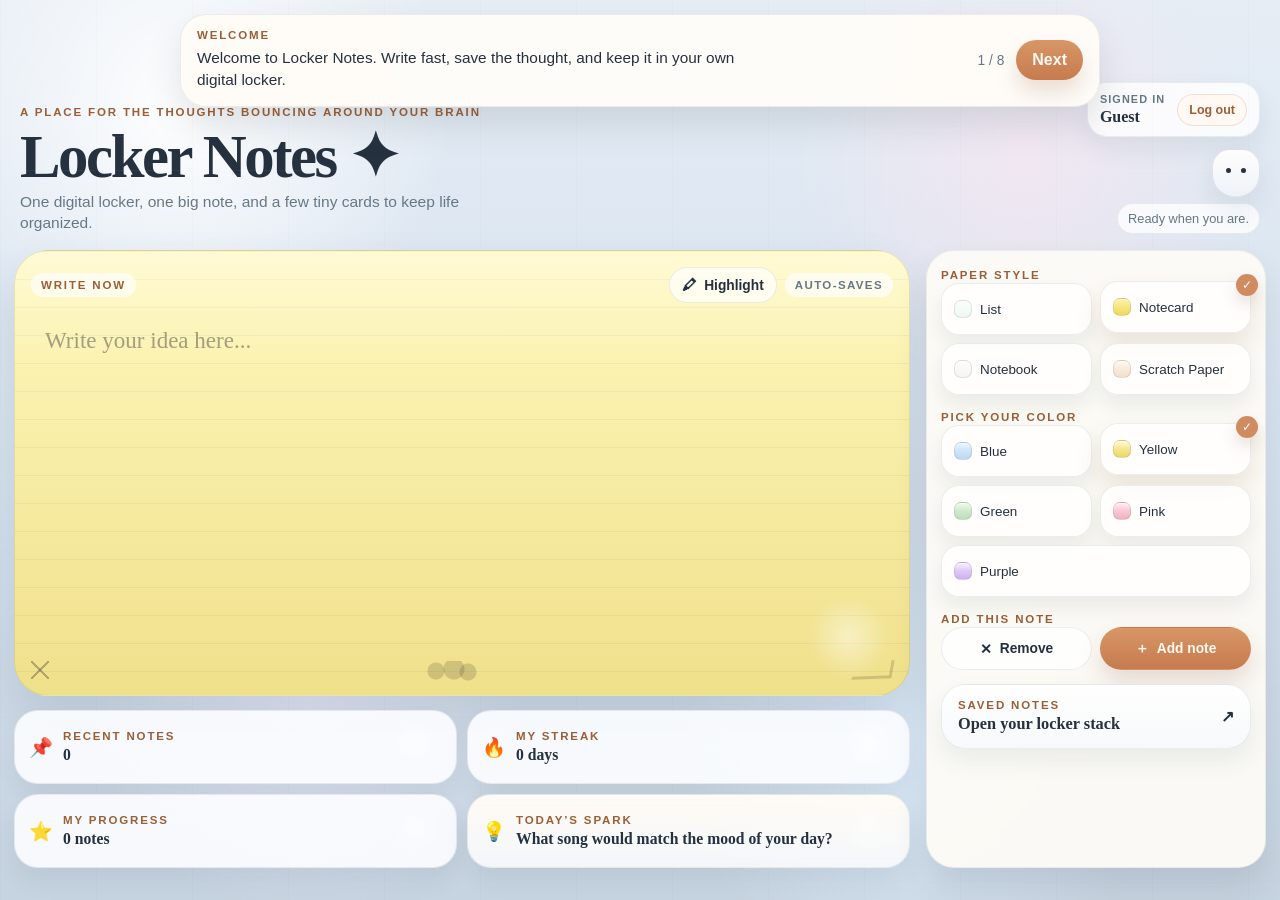
==== commit ae11c683: "Add local account switcher" ====
--- a/index.html
+++ b/index.html
@@ -32,6 +32,13 @@
         </div>
 
         <div class="header-side">
+          <section class="account-card" aria-label="Account">
+            <div>
+              <span class="account-label">Signed in</span>
+              <strong id="accountName">Guest</strong>
+            </div>
+            <button class="account-switch" id="accountSwitchBtn" type="button">Log out</button>
+          </section>
           <div class="mascot" aria-hidden="true">
             <span class="mascot-face"></span>
             <span class="mascot-bubble">Ready when you are.</span>
@@ -203,6 +210,26 @@
     </aside>
   </div>
 
+  <div class="account-modal-backdrop" id="accountModal" aria-hidden="true">
+    <section class="account-modal paper-card" role="dialog" aria-modal="true" aria-labelledby="accountModalTitle">
+      <div class="account-modal-head">
+        <div>
+          <p class="eyebrow">Account</p>
+          <h2 id="accountModalTitle">Sign in</h2>
+        </div>
+      </div>
+      <label class="account-input-label">
+        <span>Account name</span>
+        <input id="accountInput" type="text" maxlength="24" autocomplete="off" placeholder="Type a name..." />
+      </label>
+      <p class="account-error" id="accountError" role="alert" aria-live="polite"></p>
+      <div class="account-modal-actions">
+        <button class="tool-btn" id="accountCancelBtn" type="button">Cancel</button>
+        <button class="tool-btn primary" id="accountSubmitBtn" type="button">Sign in</button>
+      </div>
+    </section>
+  </div>
+
   <template id="savedNoteTemplate">
     <article class="saved-note paper-card">
       <div class="paper-topline">
--- a/styles.css
+++ b/styles.css
@@ -220,6 +220,48 @@
   justify-items: end;
 }
 
+.account-card {
+  display: inline-flex;
+  align-items: center;
+  gap: 12px;
+  padding: 10px 12px;
+  border-radius: 20px;
+  background: rgba(255, 255, 255, 0.82);
+  border: 1px solid rgba(92, 108, 123, 0.12);
+  box-shadow: var(--soft-shadow);
+}
+
+.account-label {
+  display: block;
+  margin-bottom: 3px;
+  color: var(--muted);
+  font-size: 0.68rem;
+  font-weight: 800;
+  letter-spacing: 0.1em;
+  text-transform: uppercase;
+}
+
+.account-card strong {
+  display: block;
+  max-width: 140px;
+  overflow: hidden;
+  text-overflow: ellipsis;
+  white-space: nowrap;
+  font-family: Georgia, "Times New Roman", serif;
+  font-size: 1rem;
+}
+
+.account-switch {
+  flex: 0 0 auto;
+  padding: 8px 11px;
+  border-radius: 999px;
+  background: rgba(255, 248, 242, 0.92);
+  border: 1px solid rgba(154, 95, 54, 0.16);
+  color: var(--accent-dark);
+  font-size: 0.78rem;
+  font-weight: 800;
+}
+
 .mascot {
   display: inline-grid;
   gap: 6px;
@@ -883,6 +925,95 @@
   z-index: 40;
 }
 
+.account-modal-backdrop {
+  position: fixed;
+  inset: 0;
+  z-index: 95;
+  display: grid;
+  place-items: center;
+  padding: 24px;
+  background: rgba(24, 34, 45, 0.5);
+  opacity: 0;
+  pointer-events: none;
+  transition: opacity 180ms ease;
+}
+
+.account-modal-backdrop.open {
+  opacity: 1;
+  pointer-events: auto;
+}
+
+.account-modal {
+  width: min(430px, 100%);
+  display: grid;
+  gap: 14px;
+  padding: 20px;
+  background: rgba(255, 255, 255, 0.98);
+  transform: translateY(12px) scale(0.98);
+  transition: transform 180ms ease;
+}
+
+.account-modal-backdrop.open .account-modal {
+  transform: translateY(0) scale(1);
+}
+
+.account-modal-head,
+.account-modal-actions {
+  display: flex;
+  align-items: center;
+  justify-content: space-between;
+  gap: 12px;
+}
+
+.account-modal-head h2 {
+  margin-top: 4px;
+  font-family: Georgia, "Times New Roman", serif;
+  font-size: 1.45rem;
+}
+
+.account-input-label {
+  display: grid;
+  gap: 7px;
+  color: var(--muted);
+  font-size: 0.78rem;
+  font-weight: 800;
+  letter-spacing: 0.1em;
+  text-transform: uppercase;
+}
+
+.account-input-label input {
+  width: 100%;
+  min-height: 48px;
+  padding: 10px 12px;
+  border-radius: 16px;
+  border: 1px solid rgba(92, 108, 123, 0.16);
+  outline: 0;
+  color: var(--ink);
+  background: rgba(246, 249, 252, 0.92);
+  font-size: 1rem;
+}
+
+.account-input-label input:focus {
+  border-color: rgba(154, 95, 54, 0.42);
+  box-shadow: 0 0 0 4px rgba(209, 139, 97, 0.12);
+}
+
+.account-error {
+  min-height: 20px;
+  color: #9a3f36;
+  font-size: 0.84rem;
+  font-weight: 700;
+}
+
+.account-modal-actions {
+  justify-content: flex-end;
+}
+
+.account-modal-actions .tool-btn {
+  width: auto;
+  min-width: 100px;
+}
+
 .saved-drawer.open {
   transform: translateX(0);
   opacity: 1;
@@ -963,6 +1094,7 @@
   justify-content: space-between;
   align-items: center;
   gap: 10px;
+  flex-wrap: wrap;
 }
 
 .load-btn {
@@ -970,6 +1102,28 @@
   background: rgba(255, 255, 255, 0.82);
   color: var(--ink);
   font-weight: 700;
+}
+
+.move-hidden-btn {
+  padding: 8px 10px;
+  border-radius: 999px;
+  background: rgba(255, 255, 255, 0.72);
+  border: 1px solid rgba(92, 108, 123, 0.12);
+  color: var(--accent-dark);
+  font-size: 0.74rem;
+  font-weight: 800;
+  white-space: nowrap;
+}
+
+.move-wall-btn {
+  padding: 8px 10px;
+  border-radius: 999px;
+  background: rgba(255, 255, 255, 0.72);
+  border: 1px solid rgba(92, 108, 123, 0.12);
+  color: var(--accent-dark);
+  font-size: 0.74rem;
+  font-weight: 800;
+  white-space: nowrap;
 }
 
 .saved-date {
@@ -1110,6 +1264,11 @@
   .header-side {
     width: 100%;
     justify-items: start;
+  }
+
+  .account-card {
+    width: 100%;
+    justify-content: space-between;
   }
 
   .saved-trigger {
@@ -1500,6 +1659,61 @@
   touch-action: none;
 }
 
+.secret-board-card {
+  position: absolute;
+  left: 50%;
+  bottom: 24px;
+  z-index: 12;
+  width: min(440px, calc(100% - 44px));
+  min-height: 116px;
+  display: grid;
+  grid-template-columns: auto minmax(0, 1fr) auto;
+  align-items: center;
+  gap: 16px;
+  padding: 18px;
+  border-radius: 24px;
+  border: 1px solid rgba(92, 108, 123, 0.16);
+  background: rgba(255, 255, 255, 0.96);
+  box-shadow: 0 16px 30px rgba(42, 58, 71, 0.14);
+  transform: translateX(-50%);
+}
+
+.secret-glass {
+  position: relative;
+  width: 54px;
+  height: 54px;
+  border: 5px solid #6a7885;
+  border-radius: 50%;
+  background: linear-gradient(145deg, rgba(230, 240, 248, 0.48), rgba(255, 255, 255, 0.9));
+}
+
+.secret-glass::after {
+  content: "";
+  position: absolute;
+  width: 28px;
+  height: 7px;
+  right: -22px;
+  bottom: -10px;
+  border-radius: 999px;
+  background: #6a7885;
+  transform: rotate(45deg);
+}
+
+.secret-card-copy {
+  display: grid;
+  gap: 7px;
+}
+
+.secret-card-copy h3 {
+  font-family: Georgia, "Times New Roman", serif;
+  font-size: 1.45rem;
+  line-height: 1;
+}
+
+.secret-view-btn {
+  min-width: 82px;
+}
+
 .board-surface::before,
 .board-surface::after {
   content: "";
@@ -1671,7 +1885,8 @@
   text-decoration: none;
 }
 
-.note-modal-backdrop {
+.note-modal-backdrop,
+.secret-modal-backdrop {
   position: fixed;
   inset: 0;
   z-index: 90;
@@ -1684,12 +1899,18 @@
   transition: opacity 180ms ease;
 }
 
-.note-modal-backdrop.open {
+.note-modal-backdrop.open,
+.secret-modal-backdrop.open {
   opacity: 1;
   pointer-events: auto;
 }
 
-.note-modal {
+.note-modal-backdrop.open {
+  z-index: 100;
+}
+
+.note-modal,
+.secret-modal {
   width: min(720px, 100%);
   max-height: min(760px, calc(100vh - 48px));
   display: grid;
@@ -1701,12 +1922,15 @@
   transition: transform 180ms ease;
 }
 
-.note-modal-backdrop.open .note-modal {
+.note-modal-backdrop.open .note-modal,
+.secret-modal-backdrop.open .secret-modal {
   transform: translateY(0) scale(1);
 }
 
 .note-modal-head,
-.note-modal-actions {
+.note-modal-actions,
+.secret-modal-head,
+.secret-actions {
   display: flex;
   align-items: center;
   justify-content: space-between;
@@ -1718,6 +1942,177 @@
   font-family: Georgia, "Times New Roman", serif;
   font-size: 1.55rem;
   line-height: 1.1;
+}
+
+.secret-modal {
+  width: min(560px, 100%);
+  gap: 14px;
+  background: rgba(255, 255, 255, 0.98);
+}
+
+.secret-modal-head h2 {
+  margin-top: 4px;
+  font-family: Georgia, "Times New Roman", serif;
+  font-size: 1.45rem;
+  line-height: 1.1;
+}
+
+.secret-message {
+  color: var(--muted);
+  line-height: 1.4;
+}
+
+.secret-input-label {
+  display: grid;
+  gap: 7px;
+  color: var(--muted);
+  font-size: 0.78rem;
+  font-weight: 800;
+  letter-spacing: 0.1em;
+  text-transform: uppercase;
+}
+
+.secret-input-label input {
+  width: 100%;
+  min-height: 48px;
+  padding: 10px 12px;
+  border-radius: 16px;
+  border: 1px solid rgba(92, 108, 123, 0.16);
+  outline: 0;
+  color: var(--ink);
+  background: rgba(246, 249, 252, 0.92);
+  font-size: 1.18rem;
+  letter-spacing: 0.16em;
+}
+
+.secret-input-label input:focus {
+  border-color: rgba(154, 95, 54, 0.42);
+  box-shadow: 0 0 0 4px rgba(209, 139, 97, 0.12);
+}
+
+.secret-error {
+  min-height: 20px;
+  color: #9a3f36;
+  font-size: 0.84rem;
+  font-weight: 700;
+}
+
+.secret-notes-panel {
+  display: grid;
+  gap: 12px;
+}
+
+.secret-notes-panel[hidden] {
+  display: none;
+}
+
+.secret-notes-head {
+  display: flex;
+  align-items: center;
+  justify-content: space-between;
+  gap: 12px;
+}
+
+.secret-notes-head strong {
+  font-family: Georgia, "Times New Roman", serif;
+  font-size: 1.05rem;
+}
+
+.secret-add-link {
+  width: auto;
+  min-width: 132px;
+  text-decoration: none;
+}
+
+.secret-notes-list {
+  max-height: 290px;
+  display: grid;
+  gap: 10px;
+  overflow: auto;
+  padding-right: 2px;
+}
+
+.secret-note-row {
+  display: grid;
+  gap: 5px;
+  padding: 12px;
+  border-radius: 16px;
+  border: 1px solid rgba(92, 108, 123, 0.12);
+  background: rgba(247, 249, 252, 0.9);
+}
+
+.secret-note-row[data-color="butter"] { background: linear-gradient(180deg, #fffbe0, #f4e891); }
+.secret-note-row[data-color="blush"] { background: linear-gradient(180deg, #fff0f4, #f8ccd6); }
+.secret-note-row[data-color="sky"] { background: linear-gradient(180deg, #eef7ff, #cfe4f6); }
+.secret-note-row[data-color="mint"] { background: linear-gradient(180deg, #f0faee, #d6efcf); }
+.secret-note-row[data-color="plum"] { background: linear-gradient(180deg, #f7efff, #ddc9f5); }
+
+.secret-note-row strong {
+  font-family: Georgia, "Times New Roman", serif;
+}
+
+.secret-note-row span {
+  color: #3c4954;
+  font-size: 0.9rem;
+}
+
+.secret-note-row small,
+.secret-empty {
+  color: var(--muted);
+  font-size: 0.78rem;
+}
+
+.secret-note-actions {
+  display: flex;
+  align-items: center;
+  justify-content: space-between;
+  gap: 10px;
+  margin-top: 4px;
+  flex-wrap: wrap;
+}
+
+.secret-note-actions .load-btn {
+  padding: 8px 12px;
+}
+
+.secret-note-actions .mini-remove {
+  flex: 0 0 auto;
+}
+
+.secret-actions {
+  justify-content: flex-end;
+  flex-wrap: wrap;
+}
+
+.secret-actions .tool-btn {
+  width: auto;
+  min-width: 104px;
+}
+
+.hidden-page-shell {
+  min-height: 100vh;
+}
+
+.hidden-studio {
+  grid-template-rows: auto minmax(0, 1fr);
+}
+
+.hidden-header {
+  justify-content: start;
+  align-items: start;
+}
+
+.hidden-back-link {
+  width: 46px;
+  height: 46px;
+  display: grid;
+  place-items: center;
+  padding: 0;
+  font-size: 1.35rem;
+}
+
+.hidden-header h1 {
+  text-transform: lowercase;
 }
 
 .modal-close {
@@ -1880,6 +2275,16 @@
     min-height: 720px;
   }
 
+  .secret-board-card {
+    grid-template-columns: auto minmax(0, 1fr);
+    gap: 12px;
+  }
+
+  .secret-view-btn {
+    grid-column: 1 / -1;
+    width: 100%;
+  }
+
   .saved-page-note {
     width: min(210px, calc(50% - 18px));
     min-height: 205px;
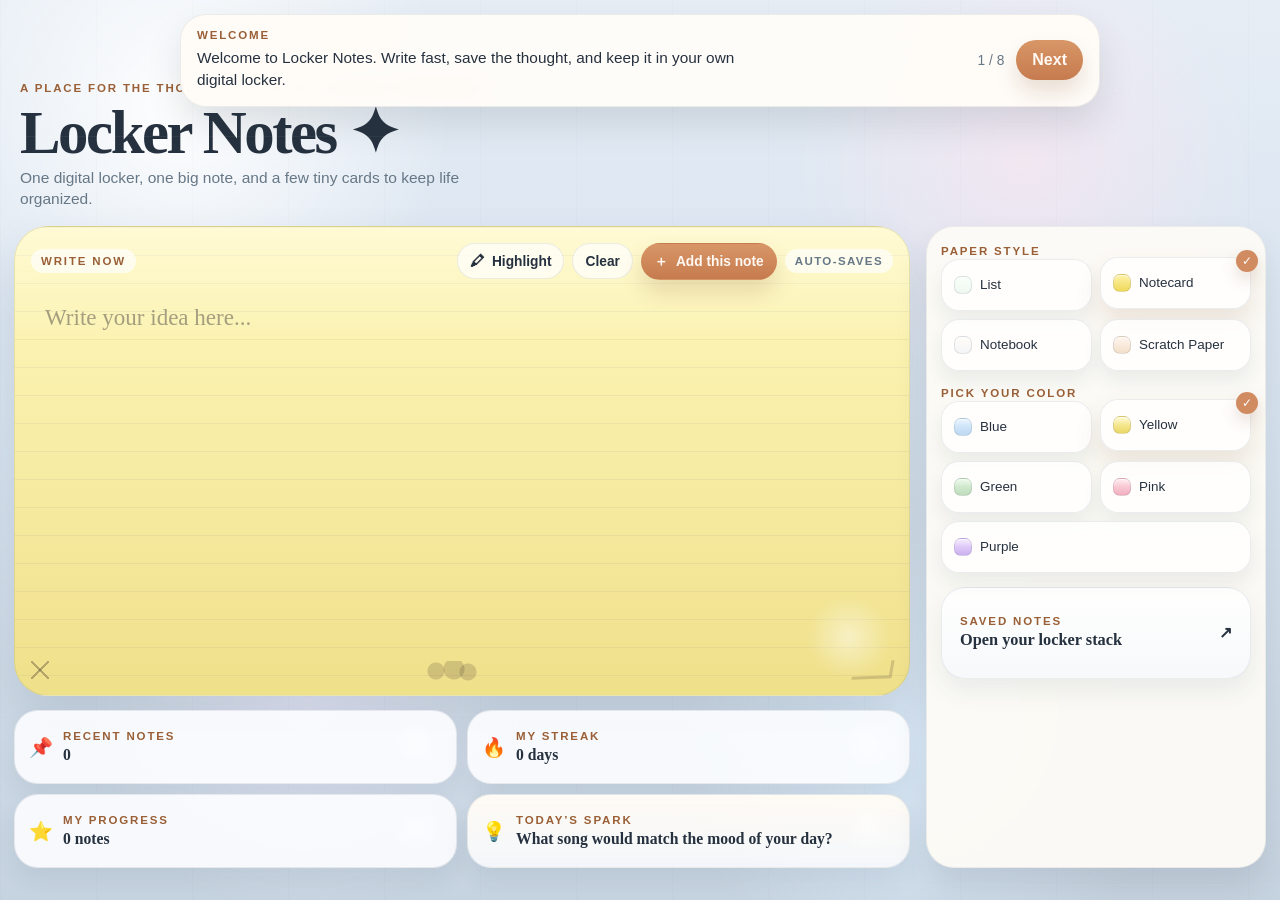
==== commit 096bb9fc: "Fix home page note controls" ====
--- a/index.html
+++ b/index.html
@@ -30,20 +30,6 @@
           <h1>Locker Notes ✦</h1>
           <p class="subtitle">One digital locker, one big note, and a few tiny cards to keep life organized.</p>
         </div>
-
-        <div class="header-side">
-          <section class="account-card" aria-label="Account">
-            <div>
-              <span class="account-label">Signed in</span>
-              <strong id="accountName">Guest</strong>
-            </div>
-            <button class="account-switch" id="accountSwitchBtn" type="button">Log out</button>
-          </section>
-          <div class="mascot" aria-hidden="true">
-            <span class="mascot-face"></span>
-            <span class="mascot-bubble">Ready when you are.</span>
-          </div>
-        </div>
       </header>
 
       <section class="workspace-column">
@@ -52,6 +38,8 @@
             <span class="paper-chip">Write now</span>
             <div class="paper-tools">
               <button class="tool-btn tool-btn-small inline-tool" id="highlightBtn" type="button"><span class="tool-icon">🖍</span>Highlight</button>
+              <button class="tool-btn tool-btn-small inline-tool" id="removeBtn" type="button">Clear</button>
+              <button class="tool-btn tool-btn-small inline-tool primary" id="saveBtn" type="button"><span class="tool-icon">＋</span><span id="saveLabel">Add this note</span></button>
               <span class="paper-chip muted" id="autosaveLabel">Auto-saves</span>
             </div>
           </div>
@@ -111,7 +99,7 @@
             <strong id="savedCounter">0 saved</strong>
             <span class="note-stamp">locker</span>
           </div>
-          <p id="sideHint">Tap Add note to tuck a thought into your locker.</p>
+          <p id="sideHint">Tap Add this note to tuck a thought into your locker.</p>
         </article>
 
         <article class="side-card side-spark">
@@ -177,14 +165,6 @@
                 <span class="swatch-sheet"></span>
                 <span>Purple</span>
               </button>
-            </div>
-          </div>
-
-          <div class="tool-group">
-            <span class="dock-label">Add this note</span>
-            <div class="action-group">
-              <button class="tool-btn" id="removeBtn" type="button"><span class="tool-icon">✕</span>Remove</button>
-              <button class="tool-btn primary" id="saveBtn" type="button"><span class="tool-icon">＋</span><span id="saveLabel">Add note</span></button>
             </div>
           </div>
         </div>
@@ -209,27 +189,6 @@
       <div class="saved-list" id="savedList"></div>
     </aside>
   </div>
-
-  <div class="account-modal-backdrop" id="accountModal" aria-hidden="true">
-    <section class="account-modal paper-card" role="dialog" aria-modal="true" aria-labelledby="accountModalTitle">
-      <div class="account-modal-head">
-        <div>
-          <p class="eyebrow">Account</p>
-          <h2 id="accountModalTitle">Sign in</h2>
-        </div>
-      </div>
-      <label class="account-input-label">
-        <span>Account name</span>
-        <input id="accountInput" type="text" maxlength="24" autocomplete="off" placeholder="Type a name..." />
-      </label>
-      <p class="account-error" id="accountError" role="alert" aria-live="polite"></p>
-      <div class="account-modal-actions">
-        <button class="tool-btn" id="accountCancelBtn" type="button">Cancel</button>
-        <button class="tool-btn primary" id="accountSubmitBtn" type="button">Sign in</button>
-      </div>
-    </section>
-  </div>
-
   <template id="savedNoteTemplate">
     <article class="saved-note paper-card">
       <div class="paper-topline">
--- a/styles.css
+++ b/styles.css
@@ -214,99 +214,6 @@
   font-size: 0.97rem;
 }
 
-.header-side {
-  display: grid;
-  gap: 12px;
-  justify-items: end;
-}
-
-.account-card {
-  display: inline-flex;
-  align-items: center;
-  gap: 12px;
-  padding: 10px 12px;
-  border-radius: 20px;
-  background: rgba(255, 255, 255, 0.82);
-  border: 1px solid rgba(92, 108, 123, 0.12);
-  box-shadow: var(--soft-shadow);
-}
-
-.account-label {
-  display: block;
-  margin-bottom: 3px;
-  color: var(--muted);
-  font-size: 0.68rem;
-  font-weight: 800;
-  letter-spacing: 0.1em;
-  text-transform: uppercase;
-}
-
-.account-card strong {
-  display: block;
-  max-width: 140px;
-  overflow: hidden;
-  text-overflow: ellipsis;
-  white-space: nowrap;
-  font-family: Georgia, "Times New Roman", serif;
-  font-size: 1rem;
-}
-
-.account-switch {
-  flex: 0 0 auto;
-  padding: 8px 11px;
-  border-radius: 999px;
-  background: rgba(255, 248, 242, 0.92);
-  border: 1px solid rgba(154, 95, 54, 0.16);
-  color: var(--accent-dark);
-  font-size: 0.78rem;
-  font-weight: 800;
-}
-
-.mascot {
-  display: inline-grid;
-  gap: 6px;
-  align-items: center;
-  justify-items: end;
-}
-
-.mascot-face {
-  position: relative;
-  width: 48px;
-  height: 48px;
-  border-radius: 18px 18px 22px 22px;
-  background: linear-gradient(180deg, #fffdfd, #eef3f8);
-  border: 1px solid rgba(81, 96, 110, 0.14);
-  box-shadow: var(--soft-shadow);
-}
-
-.mascot-face::before,
-.mascot-face::after {
-  content: "";
-  position: absolute;
-  top: 18px;
-  width: 5px;
-  height: 5px;
-  border-radius: 50%;
-  background: var(--ink);
-}
-
-.mascot-face::before {
-  left: 13px;
-}
-
-.mascot-face::after {
-  right: 13px;
-}
-
-.mascot-bubble {
-  padding: 7px 10px;
-  border-radius: 999px;
-  background: rgba(255, 255, 255, 0.78);
-  border: 1px solid rgba(92, 108, 123, 0.12);
-  color: var(--muted);
-  font-size: 0.8rem;
-}
-
 .saved-trigger {
   display: inline-flex;
   align-items: center;
@@ -463,6 +370,8 @@
 .paper-tools {
   display: inline-flex;
   align-items: center;
+  justify-content: flex-end;
+  flex-wrap: wrap;
   gap: 8px;
   min-width: 0;
 }
@@ -856,7 +765,8 @@
   justify-content: space-between;
   align-items: center;
   gap: 14px;
-  padding: 14px 16px;
+  min-height: 92px;
+  padding: 18px 18px;
   border-radius: 24px;
   background: linear-gradient(180deg, rgba(255, 255, 255, 0.92), rgba(246, 248, 251, 0.92));
   border: 1px solid rgba(92, 108, 123, 0.12);
@@ -874,6 +784,7 @@
   font-family: Georgia, "Times New Roman", serif;
   font-size: 1.02rem;
   line-height: 1.15;
+  white-space: normal;
 }
 
 .style-picker::-webkit-scrollbar,
@@ -925,95 +836,6 @@
   z-index: 40;
 }
 
-.account-modal-backdrop {
-  position: fixed;
-  inset: 0;
-  z-index: 95;
-  display: grid;
-  place-items: center;
-  padding: 24px;
-  background: rgba(24, 34, 45, 0.5);
-  opacity: 0;
-  pointer-events: none;
-  transition: opacity 180ms ease;
-}
-
-.account-modal-backdrop.open {
-  opacity: 1;
-  pointer-events: auto;
-}
-
-.account-modal {
-  width: min(430px, 100%);
-  display: grid;
-  gap: 14px;
-  padding: 20px;
-  background: rgba(255, 255, 255, 0.98);
-  transform: translateY(12px) scale(0.98);
-  transition: transform 180ms ease;
-}
-
-.account-modal-backdrop.open .account-modal {
-  transform: translateY(0) scale(1);
-}
-
-.account-modal-head,
-.account-modal-actions {
-  display: flex;
-  align-items: center;
-  justify-content: space-between;
-  gap: 12px;
-}
-
-.account-modal-head h2 {
-  margin-top: 4px;
-  font-family: Georgia, "Times New Roman", serif;
-  font-size: 1.45rem;
-}
-
-.account-input-label {
-  display: grid;
-  gap: 7px;
-  color: var(--muted);
-  font-size: 0.78rem;
-  font-weight: 800;
-  letter-spacing: 0.1em;
-  text-transform: uppercase;
-}
-
-.account-input-label input {
-  width: 100%;
-  min-height: 48px;
-  padding: 10px 12px;
-  border-radius: 16px;
-  border: 1px solid rgba(92, 108, 123, 0.16);
-  outline: 0;
-  color: var(--ink);
-  background: rgba(246, 249, 252, 0.92);
-  font-size: 1rem;
-}
-
-.account-input-label input:focus {
-  border-color: rgba(154, 95, 54, 0.42);
-  box-shadow: 0 0 0 4px rgba(209, 139, 97, 0.12);
-}
-
-.account-error {
-  min-height: 20px;
-  color: #9a3f36;
-  font-size: 0.84rem;
-  font-weight: 700;
-}
-
-.account-modal-actions {
-  justify-content: flex-end;
-}
-
-.account-modal-actions .tool-btn {
-  width: auto;
-  min-width: 100px;
-}
-
 .saved-drawer.open {
   transform: translateX(0);
   opacity: 1;
@@ -1259,16 +1081,6 @@
   .studio-header {
     flex-direction: column;
     align-items: start;
-  }
-
-  .header-side {
-    width: 100%;
-    justify-items: start;
-  }
-
-  .account-card {
-    width: 100%;
-    justify-content: space-between;
   }
 
   .saved-trigger {
